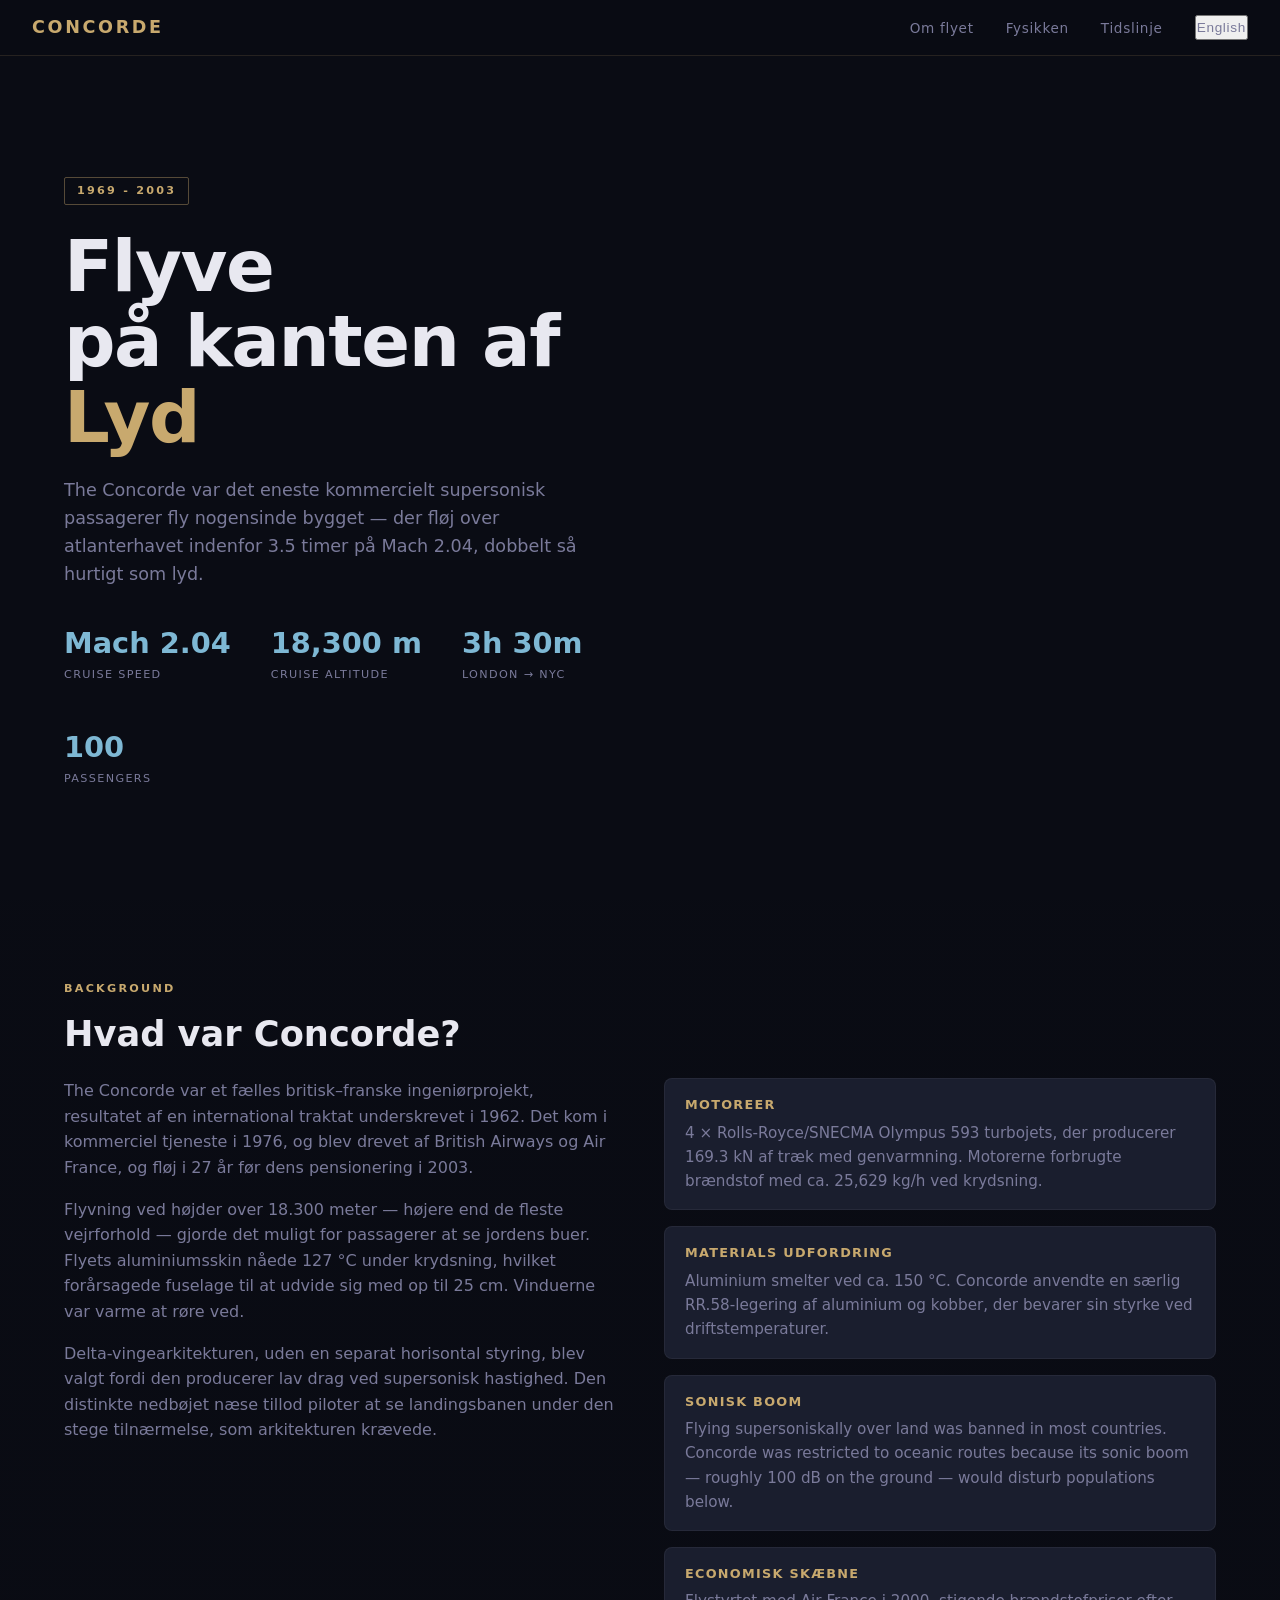
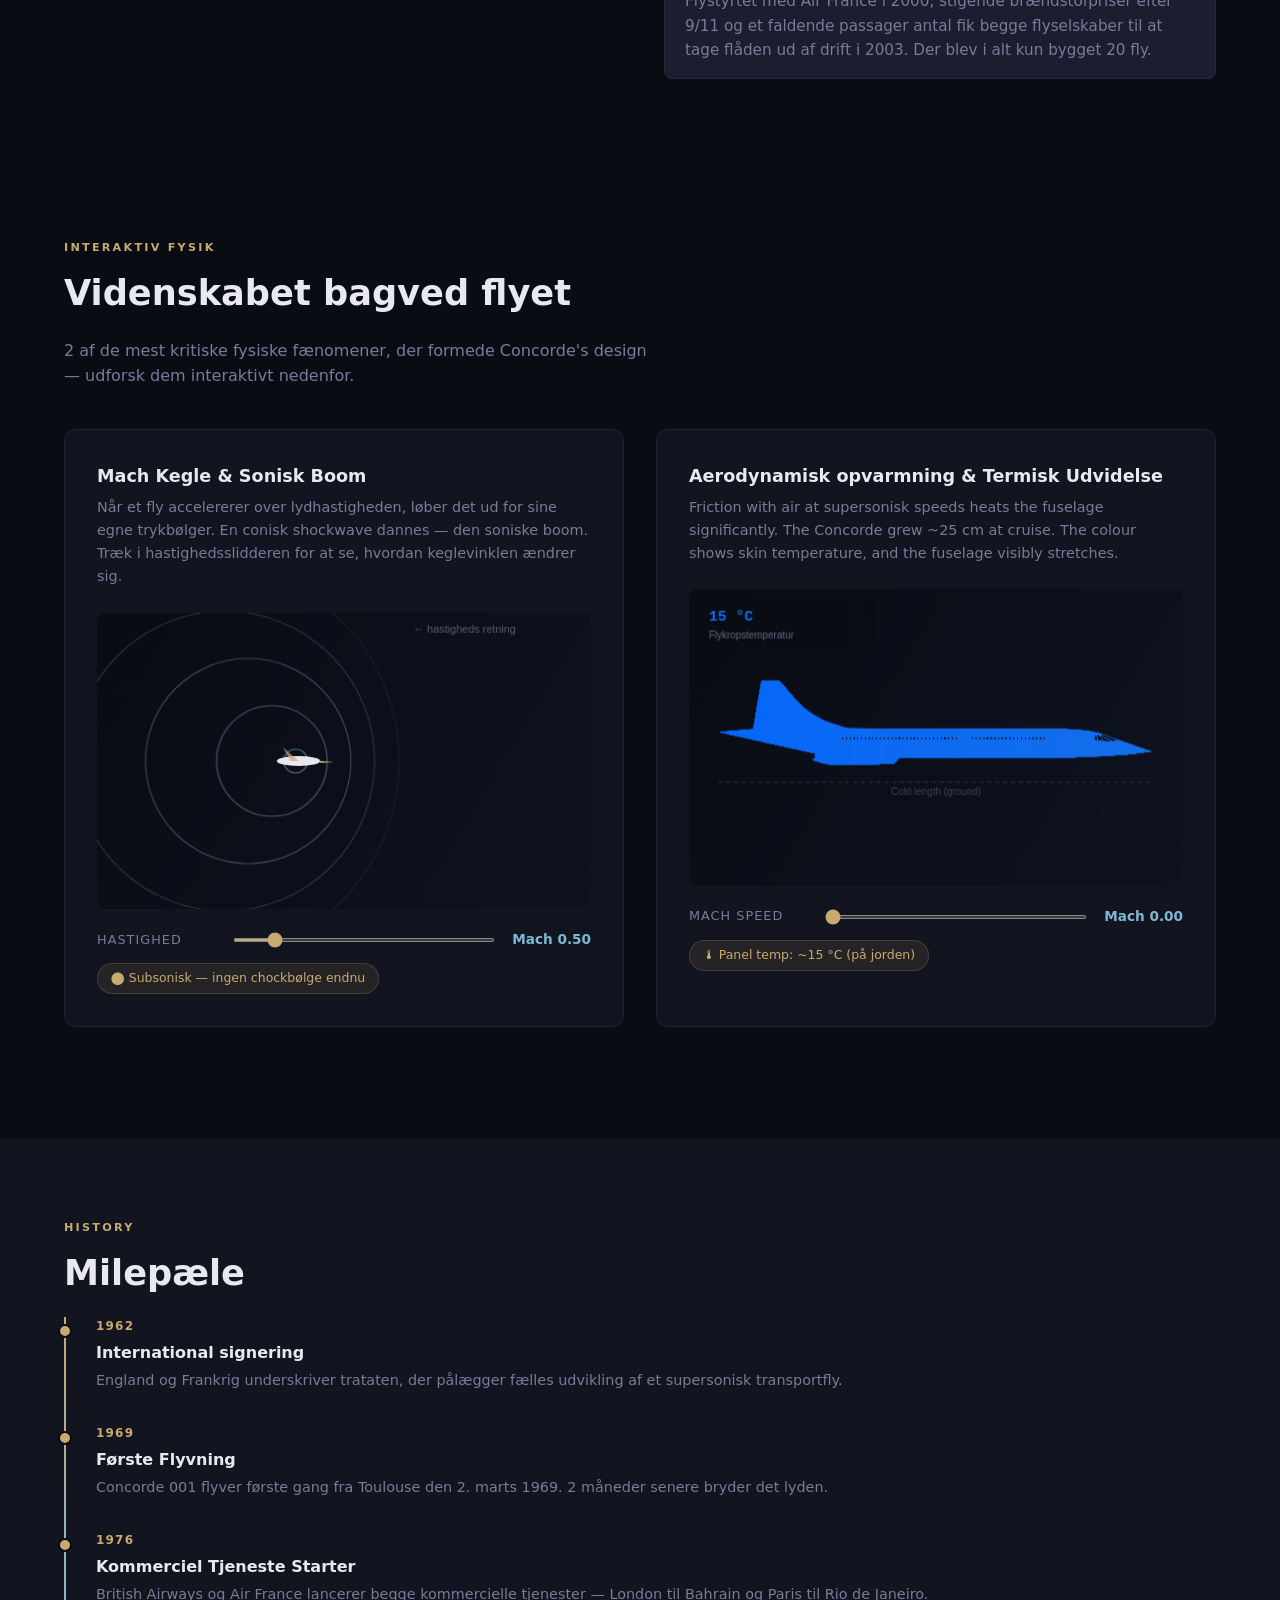
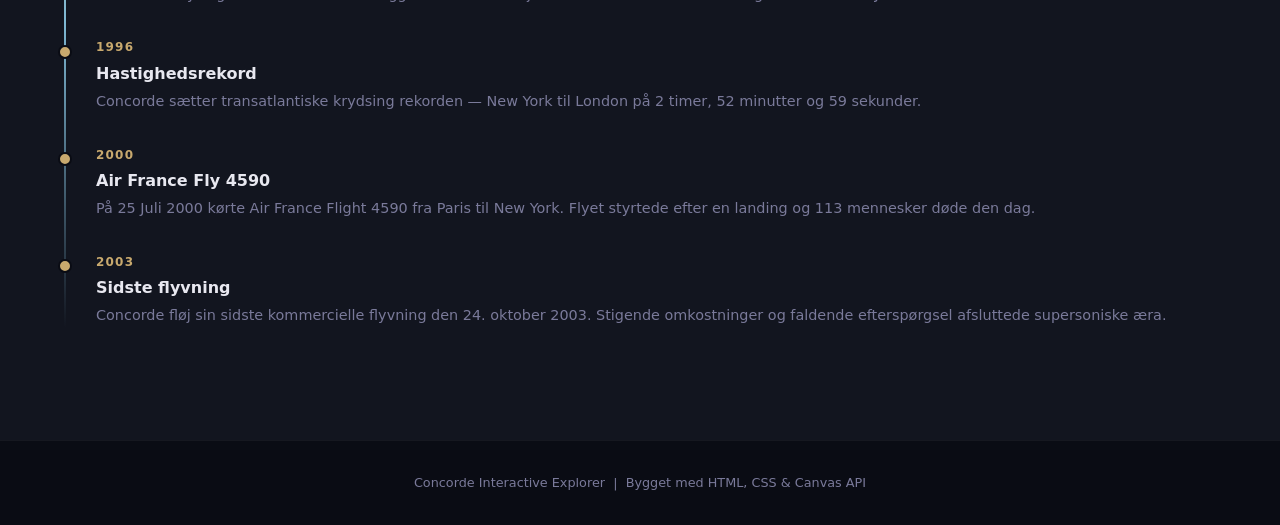
==== index.DA.html @ 7ae4c074 "Translation added / Oversættelse tilføjet" ====
<!DOCTYPE html>
<html lang="en">
<head>
  <meta charset="UTF-8">
  <meta name="viewport" content="width=device-width, initial-scale=1.0">
  <title>Concorde — Supersonisk Explorer</title>
<link rel="stylesheet" href="style.css">
</head>
<body>

<!-- NAV -->
<nav>
  <div class="nav-brand">CONCORDE</div>
  <ul class="nav-links">
    <li><a href="#story">Om flyet</a></li>
    <li><a href="#physics">Fysikken</a></li>
    <li><a href="#timeline">Tidslinje</a></li>
    <button><a href="index.EN.html">English</a></button>
  </ul>
</nav>

<!-- HERO -->
<section class="titleCard" id="home">
  <div class="titleCard-bg"></div>

  <div class="titleCard-content">
    <div class="titleCard-tag">1969 - 2003</div>
    <h1>Flyve <br>på kanten af <span>Lyd</span></h1>
    <p>The Concorde var det eneste kommercielt supersonisk passagerer fly nogensinde bygget — der fløj over atlanterhavet indenfor 3.5 timer på Mach 2.04, dobbelt så hurtigt som lyd.</p>
    <div class="titleCard-stats">
      <div class="stat"><span class="stat-value">Mach 2.04</span><span class="stat-label">Cruise Speed</span></div>
      <div class="stat"><span class="stat-value">18,300 m</span><span class="stat-label">Cruise Altitude</span></div>
      <div class="stat"><span class="stat-value">3h 30m</span><span class="stat-label">London → NYC</span></div>
      <div class="stat"><span class="stat-value">100</span><span class="stat-label">Passengers</span></div>
    </div>
  </div>
</section>

<!-- STORY -->
<section id="story">
  <div class="section-tag">Background</div>
  <h2>Hvad var Concorde?</h2>
  <div class="story-grid">
    <div class="story-text">
      <p>The Concorde var et fælles britisk–franske ingeniørprojekt, resultatet af en international traktat underskrevet i 1962. Det kom i kommerciel tjeneste i 1976, og blev drevet af British Airways og Air France, og fløj i 27 år før dens pensionering i 2003.</p>
      <p>Flyvning ved højder over 18.300 meter — højere end de fleste vejrforhold — gjorde det muligt for passagerer at se jordens buer. Flyets aluminiumsskin nåede 127 °C under krydsning, hvilket forårsagede fuselage til at udvide sig med op til 25 cm. Vinduerne var varme at røre ved.</p>
      <p>Delta-vingearkitekturen, uden en separat horisontal styring, blev valgt fordi den producerer lav drag ved supersonisk hastighed. Den distinkte nedbøjet næse tillod piloter at se landingsbanen under den stege tilnærmelse, som arkitekturen krævede.</p>
    </div>
    <div class="story-facts">
      <div class="fact-card">
        <h4>Motoreer</h4>
        <p>4 × Rolls-Royce/SNECMA Olympus 593 turbojets, der producerer 169.3 kN af træk med genvarmning. Motorerne forbrugte brændstof med ca. 25,629 kg/h ved krydsning.</p>
      </div>
      <div class="fact-card">
        <h4>Materials Udfordring</h4>
        <p>Aluminium smelter ved ca. 150 °C. Concorde anvendte en særlig RR.58-legering af aluminium og kobber, der bevarer sin styrke ved driftstemperaturer.</p>
      </div>
      <div class="fact-card">
        <h4>Sonisk Boom</h4>
        <p>Flying supersoniskally over land was banned in most countries. Concorde was restricted to oceanic routes because its sonic boom — roughly 100 dB on the ground — would disturb populations below.</p>
      </div>
      <div class="fact-card">
        <h4>Economisk skæbne</h4>
        <p>Flystyrtet med Air France i 2000, stigende brændstofpriser efter 9/11 og et faldende passager antal fik begge flyselskaber til at tage flåden ud af drift i 2003. Der blev i alt kun bygget 20 fly.</p>
      </div>
    </div>
  </div>
</section>

<!-- PHYSICS INTERACTIVES -->
<section id="physics">
  <div class="section-tag">interaktiv fysik</div>
  <h2>Videnskabet bagved flyet</h2>
  <p class="section-intro">2 af de mest kritiske fysiske fænomener, der formede Concorde's design — udforsk dem interaktivt nedenfor.</p>

  <div class="physics-grid">
    <!-- 1: Mach Cone -->
    <div class="interactive-card">
      <h3>Mach Kegle &amp; Sonisk Boom</h3>
      <p class="desc">Når et fly accelererer over lydhastigheden, løber det ud for sine egne trykbølger. En conisk shockwave dannes — den soniske boom. Træk i hastighedsslidderen for at se, hvordan keglevinklen ændrer sig.</p>
      <canvas id="machCanvas" width="500" height="300"></canvas>
      <div class="controls">
        <div class="control-row">
          <label>Hastighed</label>
          <input type="range" id="machSlider" min="0.1" max="3.0" step="0.01" value="0.5">
          <span class="readout" id="machReadout">Mach 0.50</span>
        </div>
      </div>
      <div class="info-badge" id="machInfo">⬤ Subsonisk — ingen chockbølge endnu</div>
    </div>

    <!-- 2: Thermal Expansion -->
    <div class="interactive-card">
      <h3>Aerodynamisk opvarmning &amp; Termisk Udvidelse</h3>
      <p class="desc">Friction with air at supersonisk speeds heats the fuselage significantly. The Concorde grew ~25 cm at cruise. The colour shows skin temperature, and the fuselage visibly stretches.</p>
      <canvas id="heatCanvas" width="500" height="300"></canvas>
      <div class="controls">
        <div class="control-row">
          <label>Mach Speed</label>
          <input type="range" id="heatSlider" min="0" max="2.04" step="0.01" value="0">
          <span class="readout" id="heatReadout">Mach 0.00</span>
        </div>
      </div>
      <div class="info-badge" id="heatInfo">🌡 Panel temp: ~15 °C (på jorden)</div>
    </div>
  </div>
</section>

<!-- TIMELINE -->
<section id="timeline">
  <div class="section-tag">History</div>
  <h2>Milepæle</h2>
  <div class="timeline">
    <div class="tl-item">
      <div class="tl-year">1962</div>
      <h4>International signering</h4>
      <p>England og Frankrig underskriver trataten, der pålægger fælles udvikling af et supersonisk transportfly.</p>
    </div>
    <div class="tl-item">
      <div class="tl-year">1969</div>
      <h4>Første Flyvning</h4>
      <p>Concorde 001 flyver første gang fra Toulouse den 2. marts 1969. 2 måneder senere bryder det lyden.</p>
    </div>
    <div class="tl-item">
      <div class="tl-year">1976</div>
      <h4>Kommerciel Tjeneste Starter</h4>
      <p>British Airways og Air France lancerer begge kommercielle tjenester — London til Bahrain og Paris til Rio de Janeiro.</p>
    </div>
    <div class="tl-item">
      <div class="tl-year">1996</div>
      <h4>Hastighedsrekord</h4>
      <p>Concorde sætter transatlantiske krydsing rekorden — New York til London på 2 timer, 52 minutter og 59 sekunder.</p>
    </div>
    <div class="tl-item">
      <div class="tl-year">2000</div>
      <h4>Air France Fly 4590</h4>
      <p>På 25 Juli 2000 kørte Air France Flight 4590 fra Paris til New York. Flyet styrtede efter en landing og 113 mennesker døde den dag.</p>
    </div>
    <div class="tl-item">
      <div class="tl-year">2003</div>
      <h4>Sidste flyvning</h4>
      <p>Concorde fløj sin sidste kommercielle flyvning den 24. oktober 2003. Stigende omkostninger og faldende efterspørgsel afsluttede supersoniske æra.</p>
    </div>
  </div>
</section>

<footer>
  Concorde Interactive Explorer &nbsp;|&nbsp; Bygget med HTML, CSS &amp; Canvas API
</footer>

<script>
// ════════════════════════════════════════════════
//  1. MACH CONE VISUALIZER
// ════════════════════════════════════════════════
(function () {
  const canvas = document.getElementById('machCanvas');
  const ctx    = canvas.getContext('2d');
  const slider = document.getElementById('machSlider');
  const readout= document.getElementById('machReadout');
  const badge  = document.getElementById('machInfo');

  // Retina scaling
  const dpr = window.devicePixelRatio || 1;
  canvas.width  = 500 * dpr; canvas.height = 300 * dpr;
  canvas.style.width = '100%'; canvas.style.height = 'auto';
  ctx.scale(dpr, dpr);
  const W = 500, H = 300;

  let mach = 0.5;
  let time = 0;
  let wavefronts = []; // { x, r, age }
  let planeX = 80;
  const PLANE_SPEED_PX_S = 120; // pixels per second at mach 1 (visual)
  const SOUND_SPEED_PX_S = 120;
  let lastT = null;
  const MAX_WAVES = 30;

  function spawnWave() {
    wavefronts.push({ x: planeX, r: 0 });
  }

  function draw(ts) {
    if (!lastT) lastT = ts;
    const dt = Math.min((ts - lastT) / 1000, 0.05);
    lastT = ts;
    time += dt;

    const planeVPx = mach * PLANE_SPEED_PX_S;
    planeX += planeVPx * dt;
    if (planeX > W + 20) {
      planeX = -20;
      wavefronts = [];
    }

    // Spawn a wavefront every ~0.4 s (visual)
    if (Math.floor(time * 2.5) > Math.floor((time - dt) * 2.5)) {
      if (wavefronts.length < MAX_WAVES) spawnWave();
    }

    // Grow wave radii
    wavefronts.forEach(w => { w.r += SOUND_SPEED_PX_S * dt; });
    // Cull off-screen
    wavefronts = wavefronts.filter(w => w.r < W * 1.5 && w.x - w.r < W);

    // ─ Draw ─
    ctx.clearRect(0, 0, W, H);

    // Background gradient
    const bg = ctx.createLinearGradient(0, 0, W, H);
    bg.addColorStop(0, '#0a0c14');
    bg.addColorStop(1, '#0f1220');
    ctx.fillStyle = bg;
    ctx.fillRect(0, 0, W, H);

    // Wave circles
    wavefronts.forEach(w => {
      const alpha = Math.max(0, 0.6 - w.r / (W * 0.8));
      ctx.beginPath();
      ctx.arc(w.x, H / 2, w.r, 0, Math.PI * 2);
      ctx.strokeStyle = `rgba(126,184,212,${alpha})`;
      ctx.lineWidth = 1.2;
      ctx.stroke();
    });

    // Mach cone lines (only when supersonisk)
    if (mach >= 1.0) {
      const sinMu = 1 / mach;
      const mu = Math.asin(Math.min(1, sinMu));
      const coneLen = W * 0.85;

      ctx.save();
      ctx.translate(planeX, H / 2);
      ctx.beginPath();
      ctx.moveTo(0, 0);
      ctx.lineTo(-coneLen, -Math.tan(mu) * coneLen);
      ctx.moveTo(0, 0);
      ctx.lineTo(-coneLen,  Math.tan(mu) * coneLen);
      ctx.strokeStyle = 'rgba(224,92,92,0.75)';
      ctx.lineWidth = 2;
      ctx.setLineDash([6, 4]);
      ctx.stroke();
      ctx.setLineDash([]);

      // Angle label
      const angleDeg = (mu * 180 / Math.PI).toFixed(1);
      ctx.fillStyle = 'rgba(224,92,92,0.85)';
      ctx.font = '11px monospace';
      ctx.fillText(`μ = ${angleDeg}°`, -coneLen * 0.5, -Math.tan(mu) * coneLen * 0.5 - 6);
      ctx.restore();
    }

    // Plane body
    ctx.save();
    ctx.translate(planeX, H / 2);
    // fuselage
    ctx.fillStyle = '#e8e8f0';
    ctx.beginPath();
    ctx.ellipse(0, 0, 22, 5, 0, 0, Math.PI * 2);
    ctx.fill();
    // nose
    ctx.beginPath();
    ctx.moveTo(22, 0); ctx.lineTo(36, 1); ctx.lineTo(22, 2);
    ctx.fillStyle = '#c8a96e'; ctx.fill();
    // wing
    ctx.beginPath();
    ctx.moveTo(0, 0); ctx.lineTo(-16, -14); ctx.lineTo(-8, 0);
    ctx.fillStyle = 'rgba(200,169,110,0.7)'; ctx.fill();
    ctx.restore();

    // Labels
    ctx.fillStyle = 'rgba(122,122,154,0.7)';
    ctx.font = '11px sans-serif';
    ctx.fillText('← hastigheds retning', W - 180, 20);

    requestAnimationFrame(draw);
  }

  slider.addEventListener('input', () => {
    mach = parseFloat(slider.value);
    readout.textContent = `Mach ${mach.toFixed(2)}`;
    if (mach < 1.0) {
      badge.textContent = '⬤ Subsonisk — ingen chockbølge endnu';
      badge.style.background = 'rgba(126,184,212,0.1)';
      badge.style.borderColor = 'rgba(126,184,212,0.3)';
      badge.style.color = '#7eb8d4';
    } else if (mach < 1.2) {
      badge.textContent = '⬤ Transonic — chockbølge dannes, ustabil luftmodstand';
      badge.style.background = 'rgba(200,169,110,0.1)';
      badge.style.borderColor = 'rgba(200,169,110,0.3)';
      badge.style.color = '#c8a96e';
    } else {
      const mu = (Math.asin(1 / mach) * 180 / Math.PI).toFixed(1);
      badge.textContent = `⬤ Supersonisk — Mach angle μ = ${mu}°, sonisk boom dannes på jorden`;
      badge.style.background = 'rgba(224,92,92,0.1)';
      badge.style.borderColor = 'rgba(224,92,92,0.3)';
      badge.style.color = '#e05c5c';
    }
  });

  requestAnimationFrame(draw);
})();

// ════════════════════════════════════════════════
//  2. THERMAL EXPANSION VISUALIZER
// ════════════════════════════════════════════════
(function () {
  const canvas  = document.getElementById('heatCanvas');
  const ctx     = canvas.getContext('2d');
  const slider  = document.getElementById('heatSlider');
  const readout = document.getElementById('heatReadout');
  const badge   = document.getElementById('heatInfo');

  const dpr = window.devicePixelRatio || 1;
  canvas.width  = 500 * dpr; canvas.height = 300 * dpr;
  canvas.style.width = '100%'; canvas.style.height = 'auto';
  ctx.scale(dpr, dpr);
  const W = 500, H = 300;

  const T_AMB_GROUND = 288.15;

  function skinTemp(mach) {
    const T_base = mach < 0.5 ? T_AMB_GROUND : T_AMB_GROUND - mach * 35;
    return T_base * (1 + 0.2 * 0.9 * mach * mach) - 273.15;
  }

  function expansion_mm(mach) {
    return (mach / 2.04) * (mach / 2.04) * 250;
  }

  function tempColor(t) {
    const pct = Math.max(0, Math.min(1, (t - 10) / 120));
    if (pct < 0.5) {
      const r = Math.round(pct * 2 * 200);
      const g = Math.round(100 + pct * 2 * 100);
      const b = Math.round(255 - pct * 2 * 200);
      return `rgb(${r},${g},${b})`;
    } else {
      const p2 = (pct - 0.5) * 2;
      const r = Math.round(200 + p2 * 55);
      const g = Math.round(200 - p2 * 160);
      const b = Math.round(55 - p2 * 55);
      return `rgb(${r},${g},${b})`;
    }
  }

  let currentMach = 0;
  let animMach = 0;
  let maskCanvas = null;

  // Load silhouette PNG and strip white background to create an alpha mask
  const img = new Image();
  img.src = 'Concorde Silh.png';
  img.onload = () => {
    maskCanvas = document.createElement('canvas');
    maskCanvas.width = img.width;
    maskCanvas.height = img.height;
    const mctx = maskCanvas.getContext('2d');
    mctx.drawImage(img, 0, 0);
    const id = mctx.getImageData(0, 0, img.width, img.height);
    const d = id.data;
    for (let i = 0; i < d.length; i += 4) {
      if (d[i] > 200 && d[i + 1] > 200 && d[i + 2] > 200) d[i + 3] = 0;
    }
    mctx.putImageData(id, 0, 0);
    requestAnimationFrame(draw);
  };

  // Reusable offscreen canvas for gradient+mask compositing
  const tmp = document.createElement('canvas');
  const tctx = tmp.getContext('2d');

  function draw() {
    animMach += (currentMach - animMach) * 0.05;
    const m = animMach;

    ctx.clearRect(0, 0, W, H);
    const bg = ctx.createLinearGradient(0, 0, W, H);
    bg.addColorStop(0, '#0a0c14'); bg.addColorStop(1, '#0f1220');
    ctx.fillStyle = bg; ctx.fillRect(0, 0, W, H);

    if (!maskCanvas) { requestAnimationFrame(draw); return; }

    const temp = skinTemp(m);
    const expMm = expansion_mm(m);
    const expPx = (expMm / 250) * 30;

    // Plane layout — silhouette is nose-right, tail-left
    const BASE_W = 440;
    const aspect = maskCanvas.height / maskCanvas.width;
    const imgW = BASE_W + expPx;
    const imgH = BASE_W * aspect;
    const imgX = (W - BASE_W) / 2 - expPx / 2;
    const imgY = H / 2 - imgH / 2 - 15;

    // Cold reference line
    const coldMid = W / 2;
    const lineY = imgY + imgH + 14;
    ctx.setLineDash([4, 4]);
    ctx.strokeStyle = 'rgba(122,122,154,0.3)';
    ctx.lineWidth = 1;
    ctx.beginPath();
    ctx.moveTo(coldMid - BASE_W / 2, lineY);
    ctx.lineTo(coldMid + BASE_W / 2, lineY);
    ctx.stroke();
    ctx.setLineDash([]);
    ctx.fillStyle = 'rgba(122,122,154,0.45)';
    ctx.font = '10px sans-serif';
    ctx.textAlign = 'center';
    ctx.fillText('Cold length (ground)', coldMid, lineY + 13);
    ctx.textAlign = 'left';

    // Hot length expansion bracket
    if (expPx > 1) {
      const bracketY = lineY - 6;
      ctx.strokeStyle = 'rgba(200,169,110,0.6)';
      ctx.lineWidth = 1.5;
      ctx.beginPath();
      ctx.moveTo(imgX, bracketY);
      ctx.lineTo(imgX + imgW, bracketY);
      ctx.stroke();
      [[imgX, 1], [imgX + imgW, -1]].forEach(([x, dir]) => {
        ctx.beginPath();
        ctx.moveTo(x, bracketY);
        ctx.lineTo(x + dir * 6, bracketY - 4);
        ctx.lineTo(x + dir * 6, bracketY + 4);
        ctx.fillStyle = 'rgba(200,169,110,0.6)';
        ctx.fill();
      });
      ctx.fillStyle = 'rgba(200,169,110,0.9)';
      ctx.font = 'bold 10px sans-serif';
      ctx.textAlign = 'center';
      ctx.fillText(`+${expMm.toFixed(0)} mm`, coldMid, bracketY - 3);
      ctx.textAlign = 'left';
    }

    // Draw heat-coloured plane: gradient → masked by silhouette
    tmp.width  = Math.ceil(imgW);
    tmp.height = Math.ceil(imgH);
    const grad = tctx.createLinearGradient(0, 0, imgW, 0);
    grad.addColorStop(0,   tempColor(temp * 0.78));  // tail
    grad.addColorStop(0.5, tempColor(temp * 0.95));  // mid-fuselage
    grad.addColorStop(1,   tempColor(temp * 1.08));  // nose leading edge (hottest)
    tctx.fillStyle = grad;
    tctx.fillRect(0, 0, imgW, imgH);
    tctx.globalCompositeOperation = 'destination-in';
    tctx.drawImage(maskCanvas, 0, 0, imgW, imgH);
    tctx.globalCompositeOperation = 'source-over';
    ctx.drawImage(tmp, imgX, imgY);

    // Engine exhaust glow (engines sit under left/rear of silhouette)
    if (m > 0.2) {
      const glowX = imgX + imgW * 0.09;
      const glowY = imgY + imgH * 0.74;
      const glow = ctx.createRadialGradient(glowX, glowY, 0, glowX, glowY, 30);
      glow.addColorStop(0, `rgba(255,${Math.round(180 - m * 80)},30,${Math.min(0.9, m * 0.7)})`);
      glow.addColorStop(1, 'rgba(0,0,0,0)');
      ctx.beginPath();
      ctx.ellipse(glowX - 12, glowY, 30, 11, 0, 0, Math.PI * 2);
      ctx.fillStyle = glow;
      ctx.fill();
    }

    // Temperature badge
    ctx.fillStyle = 'rgba(10,12,20,0.75)';
    ctx.beginPath();
    ctx.roundRect(10, 10, 178, 52, 6);
    ctx.fill();
    ctx.fillStyle = tempColor(temp);
    ctx.font = 'bold 15px monospace';
    ctx.fillText(`${temp.toFixed(0)} °C`, 20, 32);
    ctx.fillStyle = 'rgba(122,122,154,0.8)';
    ctx.font = '10px sans-serif';
    ctx.fillText('Flykropstemperatur', 20, 50);

    requestAnimationFrame(draw);
  }

  slider.addEventListener('input', () => {
    currentMach = parseFloat(slider.value);
    readout.textContent = `Mach ${currentMach.toFixed(2)}`;
    const temp = skinTemp(currentMach);
    const exp  = expansion_mm(currentMach);
    badge.textContent = `🌡 Skin temp: ~${temp.toFixed(0)} °C  |  Expansion: +${exp.toFixed(0)} mm`;
  });
})();
</script>

</body>
</html>
---- style.css ----
/* 
   Base colors for everything, defined as CSS variables for easy theming and consistency across the site.
   Some things will vary but mostly this is the way elements should look.

   /
   Base farver til alt defineret som CSS-variabler for nem theming og konsistens på tværs af sitet.
   Nogle ting vil variere, men for det meste er det sådan elementer skal se ud.

   */
   :root {
      --bg: #0a0c14;
      --surface: #12151f;
      --surface2: #1a1e2e;
      --accent: #c8a96e;
      --accent2: #7eb8d4;
      --text: #e8e8f0;
      --muted: #7a7a9a;
      --danger: #e05c5c;
    }

    * { box-sizing: border-box; margin: 0; padding: 0; }

    body {
      background: var(--bg);
      color: var(--text);
      font-family: 'Segoe UI', system-ui, sans-serif;
      line-height: 1.6;
    }

    /* ── NAV ── */
    nav {
      position: fixed; top: 0; left: 0; right: 0; z-index: 100;
      background: rgba(10,12,20,0.92);
      backdrop-filter: blur(10px);
      border-bottom: 1px solid rgba(200,169,110,0.15);
      display: flex; align-items: center; justify-content: space-between;
      padding: 0 2rem; height: 56px;
    }
    .nav-brand { font-size: 1.1rem; font-weight: 700; letter-spacing: 0.15em; color: var(--accent); }
    .nav-links { display: flex; gap: 2rem; list-style: none; }
    .nav-links a { color: var(--muted); text-decoration: none; font-size: 0.85rem; letter-spacing: 0.05em; transition: color 0.2s; }
    .nav-links a:hover { color: var(--accent); }

    /* ── titleCard ── */
    .titleCard {
      min-height: 100vh;
      display: flex; flex-direction: column; justify-content: center; align-items: flex-start;
      padding: 8rem 4rem 4rem;
      position: relative; overflow: hidden;
    }
    .titleCard-bg {
      position: absolute; inset: 0; z-index: 0;
      background:
        linear-gradient(to right, rgba(10,12,20,0.92) 35%, rgba(10,12,20,0.4) 100%),
        url('https://upload.wikimedia.org/wikipedia/commons/e/eb/British_Airways_Concorde_G-BOAC_03.jpg') center/cover no-repeat;
    }
    .titleCard-content { position: relative; z-index: 1; max-width: 640px; }
    .titleCard-tag {
      display: inline-block; font-size: 0.7rem; letter-spacing: 0.2em; font-weight: 600;
      color: var(--accent); border: 1px solid rgba(200,169,110,0.4);
      padding: 0.25rem 0.75rem; border-radius: 2px; margin-bottom: 1.5rem;
      text-transform: uppercase;
    }
    .titleCard h1 {
      font-size: clamp(2.5rem, 6vw, 4.5rem);
      font-weight: 800; letter-spacing: -0.02em; line-height: 1.05;
      margin-bottom: 1.25rem;
    }
    .titleCard h1 span { color: var(--accent); }
    .titleCard p { font-size: 1.1rem; color: var(--muted); max-width: 520px; margin-bottom: 2rem; }
    .titleCard-stats {
      display: flex; gap: 2.5rem; flex-wrap: wrap;
    }
    .stat { display: flex; flex-direction: column; }
    .stat-value { font-size: 1.8rem; font-weight: 700; color: var(--accent2); }
    .stat-label { font-size: 0.7rem; letter-spacing: 0.12em; color: var(--muted); text-transform: uppercase; }

    /* ── PLANE SVG decoration ── */
    .titleCard-plane {
      position: absolute; right: -2%; top: 50%; transform: translateY(-50%);
      width: 52%; opacity: 0.12; z-index: 0;
      pointer-events: none;
    }

    /* ── SECTION SHARED ── */
    section { padding: 5rem 4rem; }
    .section-tag {
      font-size: 0.7rem; letter-spacing: 0.2em; font-weight: 600;
      color: var(--accent); text-transform: uppercase; margin-bottom: 0.5rem;
    }
    h2 { font-size: clamp(1.6rem, 3vw, 2.2rem); font-weight: 700; margin-bottom: 1rem; }
    .section-intro { color: var(--muted); max-width: 600px; margin-bottom: 2.5rem; }

    /* ── STORY ── */
    #story {
      background:
        linear-gradient(rgba(10,12,20,0.88), rgba(10,12,20,0.88)),
        url('https://aerospaceglobalnews.com/wp-content/uploads/2026/02/Concorde_engine_nacelle_detail_Musee_de_lAir_et_de_lEspace_Le_Bourget_France._12599326095-1024x742.jpg') center/cover no-repeat fixed;
    }
    .story-grid { display: grid; grid-template-columns: 1fr 1fr; gap: 3rem; align-items: start; }
    .story-text p { color: var(--muted); margin-bottom: 1rem; }
    .story-facts { display: flex; flex-direction: column; gap: 1rem; }
    .fact-card {
      background: var(--surface2); border: 1px solid rgba(255,255,255,0.05);
      border-radius: 8px; padding: 1rem 1.25rem;
    }
    .fact-card h4 { font-size: 0.8rem; letter-spacing: 0.1em; text-transform: uppercase; color: var(--accent); margin-bottom: 0.3rem; }
    .fact-card p { font-size: 0.95rem; color: var(--muted); }

    /* ── INTERACTIVE SHARED ── */
    .interactive-card {
      background: var(--surface); border: 1px solid rgba(255,255,255,0.06);
      border-radius: 12px; padding: 2rem; margin-bottom: 2rem;
    }
    .interactive-card h3 { font-size: 1.1rem; font-weight: 700; margin-bottom: 0.4rem; }
    .interactive-card .desc { color: var(--muted); font-size: 0.9rem; margin-bottom: 1.5rem; }

    canvas { display: block; border-radius: 8px; }

    .controls { display: flex; flex-direction: column; gap: 1rem; margin-top: 1.25rem; }
    .control-row { display: flex; align-items: center; gap: 1rem; flex-wrap: wrap; }
    .control-row label { font-size: 0.8rem; letter-spacing: 0.08em; color: var(--muted); min-width: 120px; text-transform: uppercase; }
    input[type=range] {
      flex: 1; min-width: 160px; accent-color: var(--accent);
      cursor: pointer; height: 4px;
    }
    .readout {
      font-size: 0.85rem; font-weight: 700; color: var(--accent2);
      min-width: 80px; text-align: right;
    }
    .info-badge {
      display: inline-flex; align-items: center; gap: 0.4rem;
      background: rgba(200,169,110,0.1); border: 1px solid rgba(200,169,110,0.2);
      border-radius: 20px; padding: 0.3rem 0.8rem; font-size: 0.78rem; color: var(--accent);
      margin-top: 0.75rem;
    }

    /* ── PHYSICS SECTIONS ── */
    #physics { background: var(--bg); }

    .physics-grid { display: grid; grid-template-columns: 1fr 1fr; gap: 2rem; }
    @media (max-width: 900px) {
      .physics-grid { grid-template-columns: 1fr; }
      .story-grid { grid-template-columns: 1fr; }
      section { padding: 3rem 1.5rem; }
      .titleCard { padding: 7rem 1.5rem 3rem; }
    }

    /* ── TIMELINE ── */
    #timeline { background: var(--surface); }
    .timeline { position: relative; padding-left: 2rem; }
    .timeline::before {
      content: ''; position: absolute; left: 0; top: 0; bottom: 0;
      width: 2px; background: linear-gradient(to bottom, var(--accent), var(--accent2), transparent);
    }
    .tl-item { position: relative; margin-bottom: 2rem; }
    .tl-item::before {
      content: ''; position: absolute; left: -2.4rem; top: 0.4rem;
      width: 10px; height: 10px; border-radius: 50%;
      background: var(--accent); border: 2px solid var(--bg);
    }
    .tl-year { font-size: 0.75rem; font-weight: 700; color: var(--accent); letter-spacing: 0.1em; margin-bottom: 0.2rem; }
    .tl-item h4 { font-weight: 600; margin-bottom: 0.25rem; }
    .tl-item p { color: var(--muted); font-size: 0.9rem; }

    /* ── FOOTER ── */
    footer {
      background: var(--bg); border-top: 1px solid rgba(255,255,255,0.05);
      text-align: center; padding: 2rem; color: var(--muted); font-size: 0.8rem;
    }
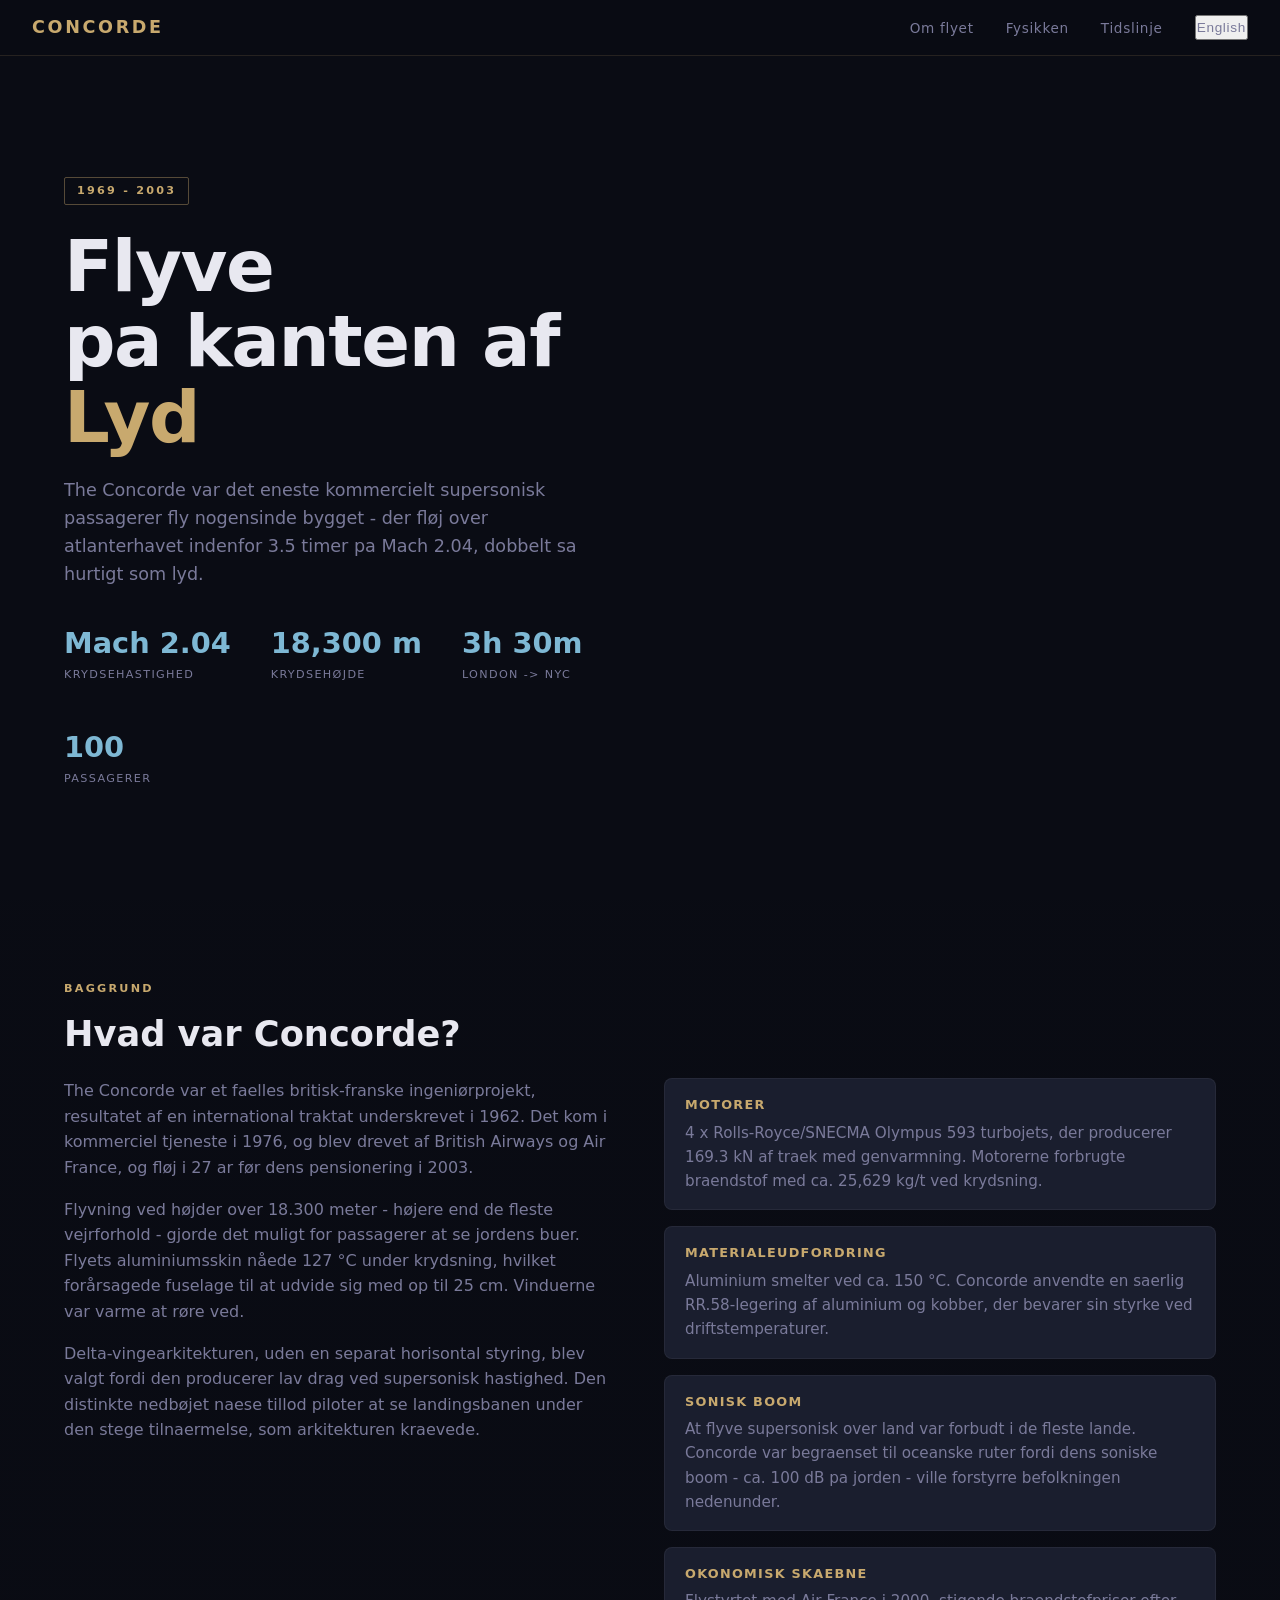
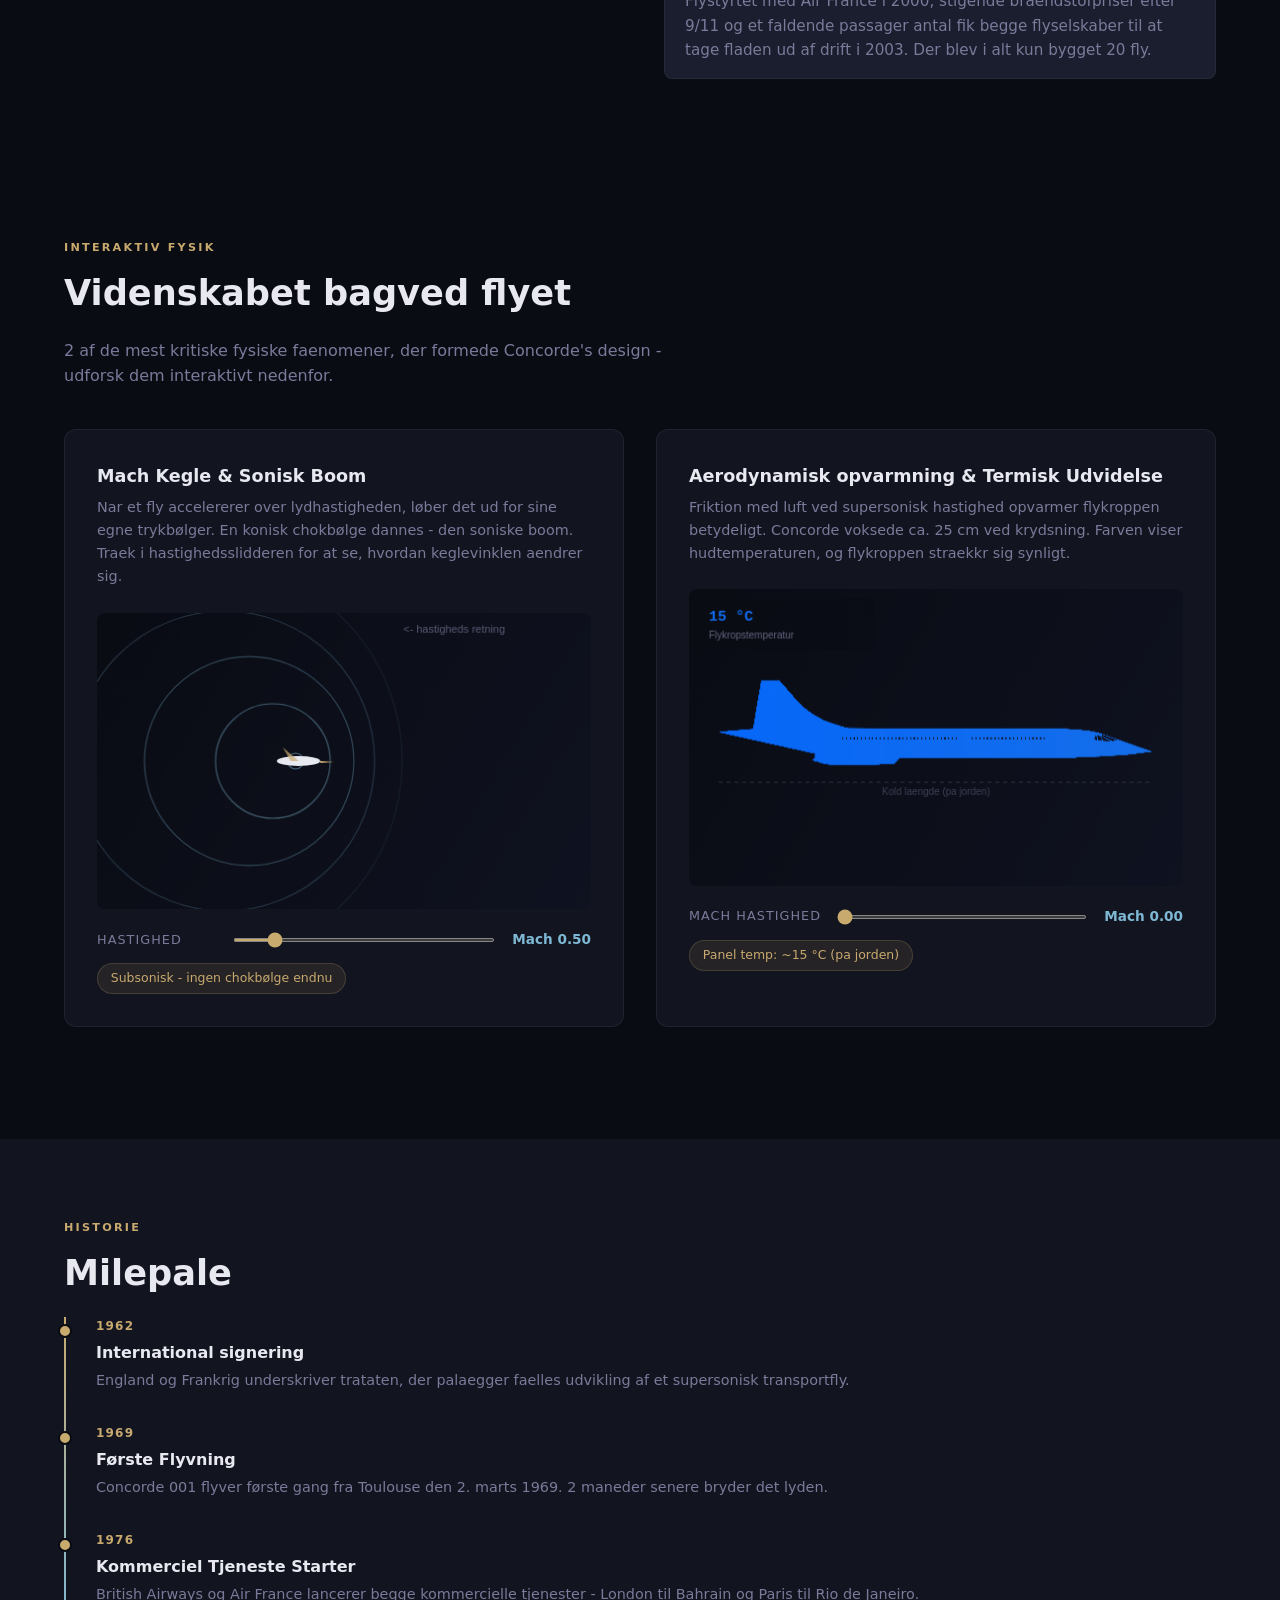
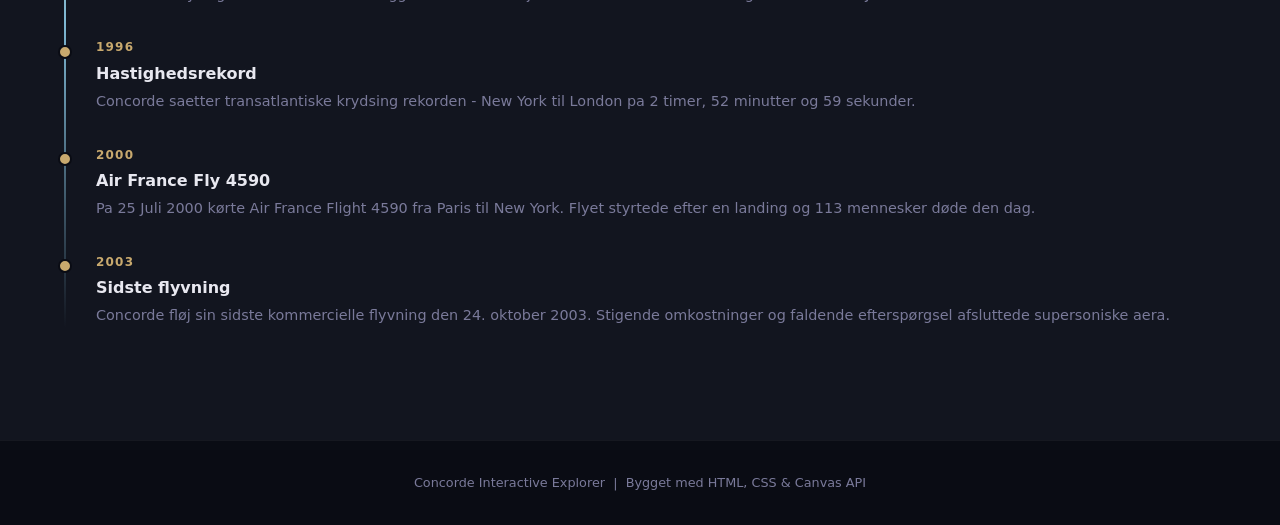
==== commit e6ed10ad: "Rework html files are fully pure, and contain no inline scripting of any kind. Functions have been e" ====
--- a/index.DA.html
+++ b/index.DA.html
@@ -1,10 +1,10 @@
 <!DOCTYPE html>
-<html lang="en">
+<html lang="da">
 <head>
   <meta charset="UTF-8">
   <meta name="viewport" content="width=device-width, initial-scale=1.0">
-  <title>Concorde — Supersonisk Explorer</title>
-<link rel="stylesheet" href="style.css">
+  <title>Concorde - Supersonisk Explorer</title>
+  <link rel="stylesheet" href="style.css">
 </head>
 <body>
 
@@ -25,43 +25,45 @@
 
   <div class="titleCard-content">
     <div class="titleCard-tag">1969 - 2003</div>
-    <h1>Flyve <br>på kanten af <span>Lyd</span></h1>
-    <p>The Concorde var det eneste kommercielt supersonisk passagerer fly nogensinde bygget — der fløj over atlanterhavet indenfor 3.5 timer på Mach 2.04, dobbelt så hurtigt som lyd.</p>
+    <h1>Flyve <br>pa kanten af <span>Lyd</span></h1>
+    <p>The Concorde var det eneste kommercielt supersonisk passagerer fly nogensinde bygget - der fløj over atlanterhavet indenfor 3.5 timer pa Mach 2.04, dobbelt sa hurtigt som lyd.</p>
     <div class="titleCard-stats">
-      <div class="stat"><span class="stat-value">Mach 2.04</span><span class="stat-label">Cruise Speed</span></div>
-      <div class="stat"><span class="stat-value">18,300 m</span><span class="stat-label">Cruise Altitude</span></div>
-      <div class="stat"><span class="stat-value">3h 30m</span><span class="stat-label">London → NYC</span></div>
-      <div class="stat"><span class="stat-value">100</span><span class="stat-label">Passengers</span></div>
+      <div class="stat"><span class="stat-value">Mach 2.04</span><span class="stat-label">Krydsehastighed</span></div>
+      <div class="stat"><span class="stat-value">18,300 m</span><span class="stat-label">Krydsehøjde</span></div>
+      <div class="stat"><span class="stat-value">3h 30m</span><span class="stat-label">London -> NYC</span></div>
+      <div class="stat"><span class="stat-value">100</span><span class="stat-label">Passagerer</span></div>
     </div>
   </div>
 </section>
 
-<!-- STORY -->
+<!-- 
+This section just contains all the context and information about the Concorde
+-->
 <section id="story">
-  <div class="section-tag">Background</div>
+  <div class="section-tag">Baggrund</div>
   <h2>Hvad var Concorde?</h2>
   <div class="story-grid">
     <div class="story-text">
-      <p>The Concorde var et fælles britisk–franske ingeniørprojekt, resultatet af en international traktat underskrevet i 1962. Det kom i kommerciel tjeneste i 1976, og blev drevet af British Airways og Air France, og fløj i 27 år før dens pensionering i 2003.</p>
-      <p>Flyvning ved højder over 18.300 meter — højere end de fleste vejrforhold — gjorde det muligt for passagerer at se jordens buer. Flyets aluminiumsskin nåede 127 °C under krydsning, hvilket forårsagede fuselage til at udvide sig med op til 25 cm. Vinduerne var varme at røre ved.</p>
-      <p>Delta-vingearkitekturen, uden en separat horisontal styring, blev valgt fordi den producerer lav drag ved supersonisk hastighed. Den distinkte nedbøjet næse tillod piloter at se landingsbanen under den stege tilnærmelse, som arkitekturen krævede.</p>
+      <p>The Concorde var et faelles britisk-franske ingeniørprojekt, resultatet af en international traktat underskrevet i 1962. Det kom i kommerciel tjeneste i 1976, og blev drevet af British Airways og Air France, og fløj i 27 ar før dens pensionering i 2003.</p>
+      <p>Flyvning ved højder over 18.300 meter - højere end de fleste vejrforhold - gjorde det muligt for passagerer at se jordens buer. Flyets aluminiumsskin nåede 127 °C under krydsning, hvilket forårsagede fuselage til at udvide sig med op til 25 cm. Vinduerne var varme at røre ved.</p>
+      <p>Delta-vingearkitekturen, uden en separat horisontal styring, blev valgt fordi den producerer lav drag ved supersonisk hastighed. Den distinkte nedbøjet naese tillod piloter at se landingsbanen under den stege tilnaermelse, som arkitekturen kraevede.</p>
     </div>
     <div class="story-facts">
       <div class="fact-card">
-        <h4>Motoreer</h4>
-        <p>4 × Rolls-Royce/SNECMA Olympus 593 turbojets, der producerer 169.3 kN af træk med genvarmning. Motorerne forbrugte brændstof med ca. 25,629 kg/h ved krydsning.</p>
+        <h4>Motorer</h4>
+        <p>4 x Rolls-Royce/SNECMA Olympus 593 turbojets, der producerer 169.3 kN af traek med genvarmning. Motorerne forbrugte braendstof med ca. 25,629 kg/t ved krydsning.</p>
       </div>
       <div class="fact-card">
-        <h4>Materials Udfordring</h4>
-        <p>Aluminium smelter ved ca. 150 °C. Concorde anvendte en særlig RR.58-legering af aluminium og kobber, der bevarer sin styrke ved driftstemperaturer.</p>
+        <h4>Materialeudfordring</h4>
+        <p>Aluminium smelter ved ca. 150 °C. Concorde anvendte en saerlig RR.58-legering af aluminium og kobber, der bevarer sin styrke ved driftstemperaturer.</p>
       </div>
       <div class="fact-card">
         <h4>Sonisk Boom</h4>
-        <p>Flying supersoniskally over land was banned in most countries. Concorde was restricted to oceanic routes because its sonic boom — roughly 100 dB on the ground — would disturb populations below.</p>
+        <p>At flyve supersonisk over land var forbudt i de fleste lande. Concorde var begraenset til oceanske ruter fordi dens soniske boom - ca. 100 dB pa jorden - ville forstyrre befolkningen nedenunder.</p>
       </div>
       <div class="fact-card">
-        <h4>Economisk skæbne</h4>
-        <p>Flystyrtet med Air France i 2000, stigende brændstofpriser efter 9/11 og et faldende passager antal fik begge flyselskaber til at tage flåden ud af drift i 2003. Der blev i alt kun bygget 20 fly.</p>
+        <h4>Okonomisk skaebne</h4>
+        <p>Flystyrtet med Air France i 2000, stigende braendstofpriser efter 9/11 og et faldende passager antal fik begge flyselskaber til at tage fladen ud af drift i 2003. Der blev i alt kun bygget 20 fly.</p>
       </div>
     </div>
   </div>
@@ -69,16 +71,21 @@
 
 <!-- PHYSICS INTERACTIVES -->
 <section id="physics">
-  <div class="section-tag">interaktiv fysik</div>
+  <div class="section-tag">Interaktiv fysik</div>
   <h2>Videnskabet bagved flyet</h2>
-  <p class="section-intro">2 af de mest kritiske fysiske fænomener, der formede Concorde's design — udforsk dem interaktivt nedenfor.</p>
+  <p class="section-intro">2 af de mest kritiske fysiske faenomener, der formede Concorde's design - udforsk dem interaktivt nedenfor.</p>
 
   <div class="physics-grid">
     <!-- 1: Mach Cone -->
     <div class="interactive-card">
       <h3>Mach Kegle &amp; Sonisk Boom</h3>
-      <p class="desc">Når et fly accelererer over lydhastigheden, løber det ud for sine egne trykbølger. En conisk shockwave dannes — den soniske boom. Træk i hastighedsslidderen for at se, hvordan keglevinklen ændrer sig.</p>
-      <canvas id="machCanvas" width="500" height="300"></canvas>
+      <p class="desc">Nar et fly accelererer over lydhastigheden, løber det ud for sine egne trykbølger. En konisk chokbølge dannes - den soniske boom. Traek i hastighedsslidderen for at se, hvordan keglevinklen aendrer sig.</p>
+      <canvas id="machCanvas" width="500" height="300"
+        data-travel-label="hastigheds retning"
+        data-subsonic-text="Subsonisk - ingen chokbølge endnu"
+        data-transonic-text="Transsonisk - chokbølge dannes, ustabil luftmodstand"
+        data-supersonic-text="Supersonisk - Mach vinkel u = {mu} grader, sonisk boom pa jorden"
+      ></canvas>
       <div class="controls">
         <div class="control-row">
           <label>Hastighed</label>
@@ -86,60 +93,65 @@
           <span class="readout" id="machReadout">Mach 0.50</span>
         </div>
       </div>
-      <div class="info-badge" id="machInfo">⬤ Subsonisk — ingen chockbølge endnu</div>
+      <div class="info-badge" id="machInfo">Subsonisk - ingen chokbølge endnu</div>
     </div>
 
     <!-- 2: Thermal Expansion -->
     <div class="interactive-card">
       <h3>Aerodynamisk opvarmning &amp; Termisk Udvidelse</h3>
-      <p class="desc">Friction with air at supersonisk speeds heats the fuselage significantly. The Concorde grew ~25 cm at cruise. The colour shows skin temperature, and the fuselage visibly stretches.</p>
-      <canvas id="heatCanvas" width="500" height="300"></canvas>
+      <p class="desc">Friktion med luft ved supersonisk hastighed opvarmer flykroppen betydeligt. Concorde voksede ca. 25 cm ved krydsning. Farven viser hudtemperaturen, og flykroppen straekkr sig synligt.</p>
+      <canvas id="heatCanvas" width="500" height="300"
+        data-cold-label="Kold laengde (pa jorden)"
+        data-temp-label="Flykropstemperatur"
+        data-badge-prefix="Panel temp"
+        data-exp-label="Udvidelse"
+      ></canvas>
       <div class="controls">
         <div class="control-row">
-          <label>Mach Speed</label>
+          <label>Mach hastighed</label>
           <input type="range" id="heatSlider" min="0" max="2.04" step="0.01" value="0">
           <span class="readout" id="heatReadout">Mach 0.00</span>
         </div>
       </div>
-      <div class="info-badge" id="heatInfo">🌡 Panel temp: ~15 °C (på jorden)</div>
+      <div class="info-badge" id="heatInfo">Panel temp: ~15 °C (pa jorden)</div>
     </div>
   </div>
 </section>
 
 <!-- TIMELINE -->
 <section id="timeline">
-  <div class="section-tag">History</div>
-  <h2>Milepæle</h2>
+  <div class="section-tag">Historie</div>
+  <h2>Milepale</h2>
   <div class="timeline">
     <div class="tl-item">
       <div class="tl-year">1962</div>
       <h4>International signering</h4>
-      <p>England og Frankrig underskriver trataten, der pålægger fælles udvikling af et supersonisk transportfly.</p>
+      <p>England og Frankrig underskriver trataten, der palaegger faelles udvikling af et supersonisk transportfly.</p>
     </div>
     <div class="tl-item">
       <div class="tl-year">1969</div>
       <h4>Første Flyvning</h4>
-      <p>Concorde 001 flyver første gang fra Toulouse den 2. marts 1969. 2 måneder senere bryder det lyden.</p>
+      <p>Concorde 001 flyver første gang fra Toulouse den 2. marts 1969. 2 maneder senere bryder det lyden.</p>
     </div>
     <div class="tl-item">
       <div class="tl-year">1976</div>
       <h4>Kommerciel Tjeneste Starter</h4>
-      <p>British Airways og Air France lancerer begge kommercielle tjenester — London til Bahrain og Paris til Rio de Janeiro.</p>
+      <p>British Airways og Air France lancerer begge kommercielle tjenester - London til Bahrain og Paris til Rio de Janeiro.</p>
     </div>
     <div class="tl-item">
       <div class="tl-year">1996</div>
       <h4>Hastighedsrekord</h4>
-      <p>Concorde sætter transatlantiske krydsing rekorden — New York til London på 2 timer, 52 minutter og 59 sekunder.</p>
+      <p>Concorde saetter transatlantiske krydsing rekorden - New York til London pa 2 timer, 52 minutter og 59 sekunder.</p>
     </div>
     <div class="tl-item">
       <div class="tl-year">2000</div>
       <h4>Air France Fly 4590</h4>
-      <p>På 25 Juli 2000 kørte Air France Flight 4590 fra Paris til New York. Flyet styrtede efter en landing og 113 mennesker døde den dag.</p>
+      <p>Pa 25 Juli 2000 kørte Air France Flight 4590 fra Paris til New York. Flyet styrtede efter en landing og 113 mennesker døde den dag.</p>
     </div>
     <div class="tl-item">
       <div class="tl-year">2003</div>
       <h4>Sidste flyvning</h4>
-      <p>Concorde fløj sin sidste kommercielle flyvning den 24. oktober 2003. Stigende omkostninger og faldende efterspørgsel afsluttede supersoniske æra.</p>
+      <p>Concorde fløj sin sidste kommercielle flyvning den 24. oktober 2003. Stigende omkostninger og faldende efterspørgsel afsluttede supersoniske aera.</p>
     </div>
   </div>
 </section>
@@ -148,342 +160,8 @@
   Concorde Interactive Explorer &nbsp;|&nbsp; Bygget med HTML, CSS &amp; Canvas API
 </footer>
 
-<script>
-// ════════════════════════════════════════════════
-//  1. MACH CONE VISUALIZER
-// ════════════════════════════════════════════════
-(function () {
-  const canvas = document.getElementById('machCanvas');
-  const ctx    = canvas.getContext('2d');
-  const slider = document.getElementById('machSlider');
-  const readout= document.getElementById('machReadout');
-  const badge  = document.getElementById('machInfo');
-
-  // Retina scaling
-  const dpr = window.devicePixelRatio || 1;
-  canvas.width  = 500 * dpr; canvas.height = 300 * dpr;
-  canvas.style.width = '100%'; canvas.style.height = 'auto';
-  ctx.scale(dpr, dpr);
-  const W = 500, H = 300;
-
-  let mach = 0.5;
-  let time = 0;
-  let wavefronts = []; // { x, r, age }
-  let planeX = 80;
-  const PLANE_SPEED_PX_S = 120; // pixels per second at mach 1 (visual)
-  const SOUND_SPEED_PX_S = 120;
-  let lastT = null;
-  const MAX_WAVES = 30;
-
-  function spawnWave() {
-    wavefronts.push({ x: planeX, r: 0 });
-  }
-
-  function draw(ts) {
-    if (!lastT) lastT = ts;
-    const dt = Math.min((ts - lastT) / 1000, 0.05);
-    lastT = ts;
-    time += dt;
-
-    const planeVPx = mach * PLANE_SPEED_PX_S;
-    planeX += planeVPx * dt;
-    if (planeX > W + 20) {
-      planeX = -20;
-      wavefronts = [];
-    }
-
-    // Spawn a wavefront every ~0.4 s (visual)
-    if (Math.floor(time * 2.5) > Math.floor((time - dt) * 2.5)) {
-      if (wavefronts.length < MAX_WAVES) spawnWave();
-    }
-
-    // Grow wave radii
-    wavefronts.forEach(w => { w.r += SOUND_SPEED_PX_S * dt; });
-    // Cull off-screen
-    wavefronts = wavefronts.filter(w => w.r < W * 1.5 && w.x - w.r < W);
-
-    // ─ Draw ─
-    ctx.clearRect(0, 0, W, H);
-
-    // Background gradient
-    const bg = ctx.createLinearGradient(0, 0, W, H);
-    bg.addColorStop(0, '#0a0c14');
-    bg.addColorStop(1, '#0f1220');
-    ctx.fillStyle = bg;
-    ctx.fillRect(0, 0, W, H);
-
-    // Wave circles
-    wavefronts.forEach(w => {
-      const alpha = Math.max(0, 0.6 - w.r / (W * 0.8));
-      ctx.beginPath();
-      ctx.arc(w.x, H / 2, w.r, 0, Math.PI * 2);
-      ctx.strokeStyle = `rgba(126,184,212,${alpha})`;
-      ctx.lineWidth = 1.2;
-      ctx.stroke();
-    });
-
-    // Mach cone lines (only when supersonisk)
-    if (mach >= 1.0) {
-      const sinMu = 1 / mach;
-      const mu = Math.asin(Math.min(1, sinMu));
-      const coneLen = W * 0.85;
-
-      ctx.save();
-      ctx.translate(planeX, H / 2);
-      ctx.beginPath();
-      ctx.moveTo(0, 0);
-      ctx.lineTo(-coneLen, -Math.tan(mu) * coneLen);
-      ctx.moveTo(0, 0);
-      ctx.lineTo(-coneLen,  Math.tan(mu) * coneLen);
-      ctx.strokeStyle = 'rgba(224,92,92,0.75)';
-      ctx.lineWidth = 2;
-      ctx.setLineDash([6, 4]);
-      ctx.stroke();
-      ctx.setLineDash([]);
-
-      // Angle label
-      const angleDeg = (mu * 180 / Math.PI).toFixed(1);
-      ctx.fillStyle = 'rgba(224,92,92,0.85)';
-      ctx.font = '11px monospace';
-      ctx.fillText(`μ = ${angleDeg}°`, -coneLen * 0.5, -Math.tan(mu) * coneLen * 0.5 - 6);
-      ctx.restore();
-    }
-
-    // Plane body
-    ctx.save();
-    ctx.translate(planeX, H / 2);
-    // fuselage
-    ctx.fillStyle = '#e8e8f0';
-    ctx.beginPath();
-    ctx.ellipse(0, 0, 22, 5, 0, 0, Math.PI * 2);
-    ctx.fill();
-    // nose
-    ctx.beginPath();
-    ctx.moveTo(22, 0); ctx.lineTo(36, 1); ctx.lineTo(22, 2);
-    ctx.fillStyle = '#c8a96e'; ctx.fill();
-    // wing
-    ctx.beginPath();
-    ctx.moveTo(0, 0); ctx.lineTo(-16, -14); ctx.lineTo(-8, 0);
-    ctx.fillStyle = 'rgba(200,169,110,0.7)'; ctx.fill();
-    ctx.restore();
-
-    // Labels
-    ctx.fillStyle = 'rgba(122,122,154,0.7)';
-    ctx.font = '11px sans-serif';
-    ctx.fillText('← hastigheds retning', W - 180, 20);
-
-    requestAnimationFrame(draw);
-  }
-
-  slider.addEventListener('input', () => {
-    mach = parseFloat(slider.value);
-    readout.textContent = `Mach ${mach.toFixed(2)}`;
-    if (mach < 1.0) {
-      badge.textContent = '⬤ Subsonisk — ingen chockbølge endnu';
-      badge.style.background = 'rgba(126,184,212,0.1)';
-      badge.style.borderColor = 'rgba(126,184,212,0.3)';
-      badge.style.color = '#7eb8d4';
-    } else if (mach < 1.2) {
-      badge.textContent = '⬤ Transonic — chockbølge dannes, ustabil luftmodstand';
-      badge.style.background = 'rgba(200,169,110,0.1)';
-      badge.style.borderColor = 'rgba(200,169,110,0.3)';
-      badge.style.color = '#c8a96e';
-    } else {
-      const mu = (Math.asin(1 / mach) * 180 / Math.PI).toFixed(1);
-      badge.textContent = `⬤ Supersonisk — Mach angle μ = ${mu}°, sonisk boom dannes på jorden`;
-      badge.style.background = 'rgba(224,92,92,0.1)';
-      badge.style.borderColor = 'rgba(224,92,92,0.3)';
-      badge.style.color = '#e05c5c';
-    }
-  });
-
-  requestAnimationFrame(draw);
-})();
-
-// ════════════════════════════════════════════════
-//  2. THERMAL EXPANSION VISUALIZER
-// ════════════════════════════════════════════════
-(function () {
-  const canvas  = document.getElementById('heatCanvas');
-  const ctx     = canvas.getContext('2d');
-  const slider  = document.getElementById('heatSlider');
-  const readout = document.getElementById('heatReadout');
-  const badge   = document.getElementById('heatInfo');
-
-  const dpr = window.devicePixelRatio || 1;
-  canvas.width  = 500 * dpr; canvas.height = 300 * dpr;
-  canvas.style.width = '100%'; canvas.style.height = 'auto';
-  ctx.scale(dpr, dpr);
-  const W = 500, H = 300;
-
-  const T_AMB_GROUND = 288.15;
-
-  function skinTemp(mach) {
-    const T_base = mach < 0.5 ? T_AMB_GROUND : T_AMB_GROUND - mach * 35;
-    return T_base * (1 + 0.2 * 0.9 * mach * mach) - 273.15;
-  }
-
-  function expansion_mm(mach) {
-    return (mach / 2.04) * (mach / 2.04) * 250;
-  }
-
-  function tempColor(t) {
-    const pct = Math.max(0, Math.min(1, (t - 10) / 120));
-    if (pct < 0.5) {
-      const r = Math.round(pct * 2 * 200);
-      const g = Math.round(100 + pct * 2 * 100);
-      const b = Math.round(255 - pct * 2 * 200);
-      return `rgb(${r},${g},${b})`;
-    } else {
-      const p2 = (pct - 0.5) * 2;
-      const r = Math.round(200 + p2 * 55);
-      const g = Math.round(200 - p2 * 160);
-      const b = Math.round(55 - p2 * 55);
-      return `rgb(${r},${g},${b})`;
-    }
-  }
-
-  let currentMach = 0;
-  let animMach = 0;
-  let maskCanvas = null;
-
-  // Load silhouette PNG and strip white background to create an alpha mask
-  const img = new Image();
-  img.src = 'Concorde Silh.png';
-  img.onload = () => {
-    maskCanvas = document.createElement('canvas');
-    maskCanvas.width = img.width;
-    maskCanvas.height = img.height;
-    const mctx = maskCanvas.getContext('2d');
-    mctx.drawImage(img, 0, 0);
-    const id = mctx.getImageData(0, 0, img.width, img.height);
-    const d = id.data;
-    for (let i = 0; i < d.length; i += 4) {
-      if (d[i] > 200 && d[i + 1] > 200 && d[i + 2] > 200) d[i + 3] = 0;
-    }
-    mctx.putImageData(id, 0, 0);
-    requestAnimationFrame(draw);
-  };
-
-  // Reusable offscreen canvas for gradient+mask compositing
-  const tmp = document.createElement('canvas');
-  const tctx = tmp.getContext('2d');
-
-  function draw() {
-    animMach += (currentMach - animMach) * 0.05;
-    const m = animMach;
-
-    ctx.clearRect(0, 0, W, H);
-    const bg = ctx.createLinearGradient(0, 0, W, H);
-    bg.addColorStop(0, '#0a0c14'); bg.addColorStop(1, '#0f1220');
-    ctx.fillStyle = bg; ctx.fillRect(0, 0, W, H);
-
-    if (!maskCanvas) { requestAnimationFrame(draw); return; }
-
-    const temp = skinTemp(m);
-    const expMm = expansion_mm(m);
-    const expPx = (expMm / 250) * 30;
-
-    // Plane layout — silhouette is nose-right, tail-left
-    const BASE_W = 440;
-    const aspect = maskCanvas.height / maskCanvas.width;
-    const imgW = BASE_W + expPx;
-    const imgH = BASE_W * aspect;
-    const imgX = (W - BASE_W) / 2 - expPx / 2;
-    const imgY = H / 2 - imgH / 2 - 15;
-
-    // Cold reference line
-    const coldMid = W / 2;
-    const lineY = imgY + imgH + 14;
-    ctx.setLineDash([4, 4]);
-    ctx.strokeStyle = 'rgba(122,122,154,0.3)';
-    ctx.lineWidth = 1;
-    ctx.beginPath();
-    ctx.moveTo(coldMid - BASE_W / 2, lineY);
-    ctx.lineTo(coldMid + BASE_W / 2, lineY);
-    ctx.stroke();
-    ctx.setLineDash([]);
-    ctx.fillStyle = 'rgba(122,122,154,0.45)';
-    ctx.font = '10px sans-serif';
-    ctx.textAlign = 'center';
-    ctx.fillText('Cold length (ground)', coldMid, lineY + 13);
-    ctx.textAlign = 'left';
-
-    // Hot length expansion bracket
-    if (expPx > 1) {
-      const bracketY = lineY - 6;
-      ctx.strokeStyle = 'rgba(200,169,110,0.6)';
-      ctx.lineWidth = 1.5;
-      ctx.beginPath();
-      ctx.moveTo(imgX, bracketY);
-      ctx.lineTo(imgX + imgW, bracketY);
-      ctx.stroke();
-      [[imgX, 1], [imgX + imgW, -1]].forEach(([x, dir]) => {
-        ctx.beginPath();
-        ctx.moveTo(x, bracketY);
-        ctx.lineTo(x + dir * 6, bracketY - 4);
-        ctx.lineTo(x + dir * 6, bracketY + 4);
-        ctx.fillStyle = 'rgba(200,169,110,0.6)';
-        ctx.fill();
-      });
-      ctx.fillStyle = 'rgba(200,169,110,0.9)';
-      ctx.font = 'bold 10px sans-serif';
-      ctx.textAlign = 'center';
-      ctx.fillText(`+${expMm.toFixed(0)} mm`, coldMid, bracketY - 3);
-      ctx.textAlign = 'left';
-    }
-
-    // Draw heat-coloured plane: gradient → masked by silhouette
-    tmp.width  = Math.ceil(imgW);
-    tmp.height = Math.ceil(imgH);
-    const grad = tctx.createLinearGradient(0, 0, imgW, 0);
-    grad.addColorStop(0,   tempColor(temp * 0.78));  // tail
-    grad.addColorStop(0.5, tempColor(temp * 0.95));  // mid-fuselage
-    grad.addColorStop(1,   tempColor(temp * 1.08));  // nose leading edge (hottest)
-    tctx.fillStyle = grad;
-    tctx.fillRect(0, 0, imgW, imgH);
-    tctx.globalCompositeOperation = 'destination-in';
-    tctx.drawImage(maskCanvas, 0, 0, imgW, imgH);
-    tctx.globalCompositeOperation = 'source-over';
-    ctx.drawImage(tmp, imgX, imgY);
-
-    // Engine exhaust glow (engines sit under left/rear of silhouette)
-    if (m > 0.2) {
-      const glowX = imgX + imgW * 0.09;
-      const glowY = imgY + imgH * 0.74;
-      const glow = ctx.createRadialGradient(glowX, glowY, 0, glowX, glowY, 30);
-      glow.addColorStop(0, `rgba(255,${Math.round(180 - m * 80)},30,${Math.min(0.9, m * 0.7)})`);
-      glow.addColorStop(1, 'rgba(0,0,0,0)');
-      ctx.beginPath();
-      ctx.ellipse(glowX - 12, glowY, 30, 11, 0, 0, Math.PI * 2);
-      ctx.fillStyle = glow;
-      ctx.fill();
-    }
-
-    // Temperature badge
-    ctx.fillStyle = 'rgba(10,12,20,0.75)';
-    ctx.beginPath();
-    ctx.roundRect(10, 10, 178, 52, 6);
-    ctx.fill();
-    ctx.fillStyle = tempColor(temp);
-    ctx.font = 'bold 15px monospace';
-    ctx.fillText(`${temp.toFixed(0)} °C`, 20, 32);
-    ctx.fillStyle = 'rgba(122,122,154,0.8)';
-    ctx.font = '10px sans-serif';
-    ctx.fillText('Flykropstemperatur', 20, 50);
-
-    requestAnimationFrame(draw);
-  }
-
-  slider.addEventListener('input', () => {
-    currentMach = parseFloat(slider.value);
-    readout.textContent = `Mach ${currentMach.toFixed(2)}`;
-    const temp = skinTemp(currentMach);
-    const exp  = expansion_mm(currentMach);
-    badge.textContent = `🌡 Skin temp: ~${temp.toFixed(0)} °C  |  Expansion: +${exp.toFixed(0)} mm`;
-  });
-})();
-</script>
+<script src="mach-cone.js"></script>
+<script src="thermal-expansion.js"></script>
 
 </body>
 </html>
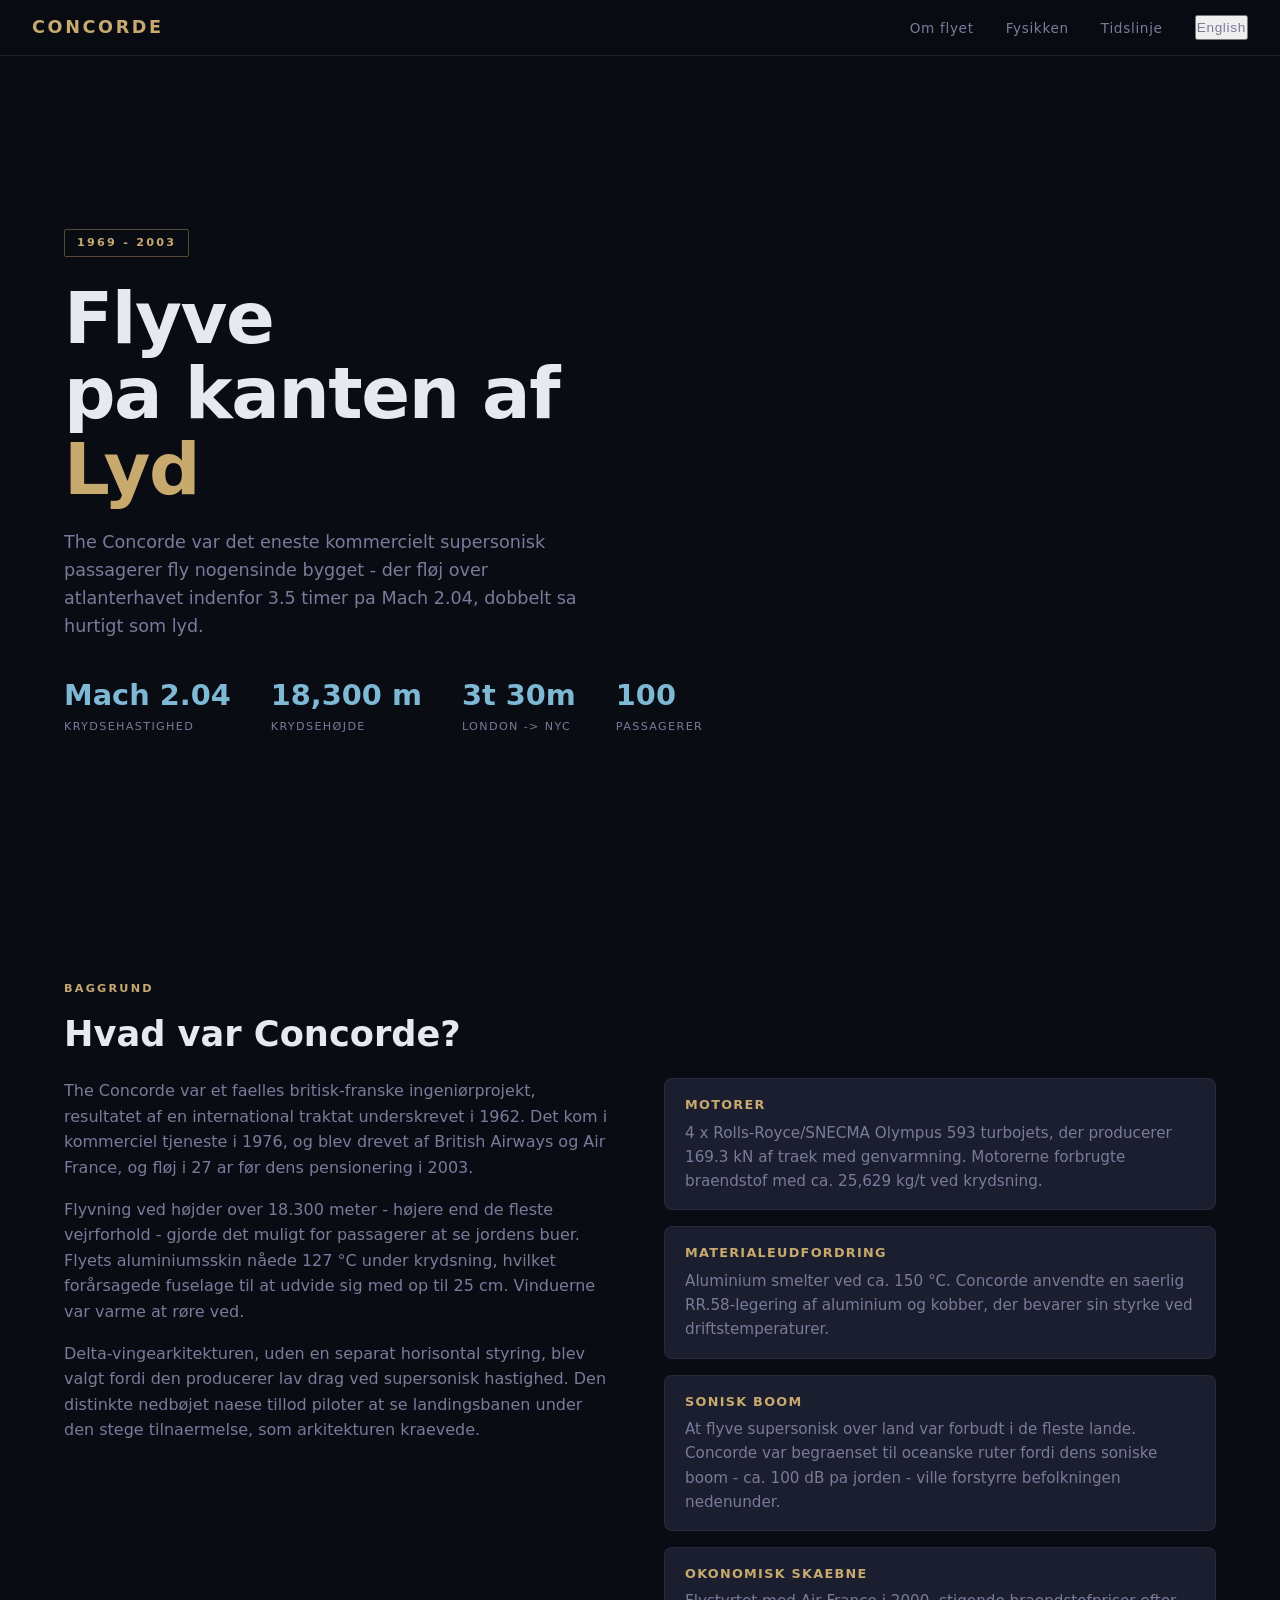
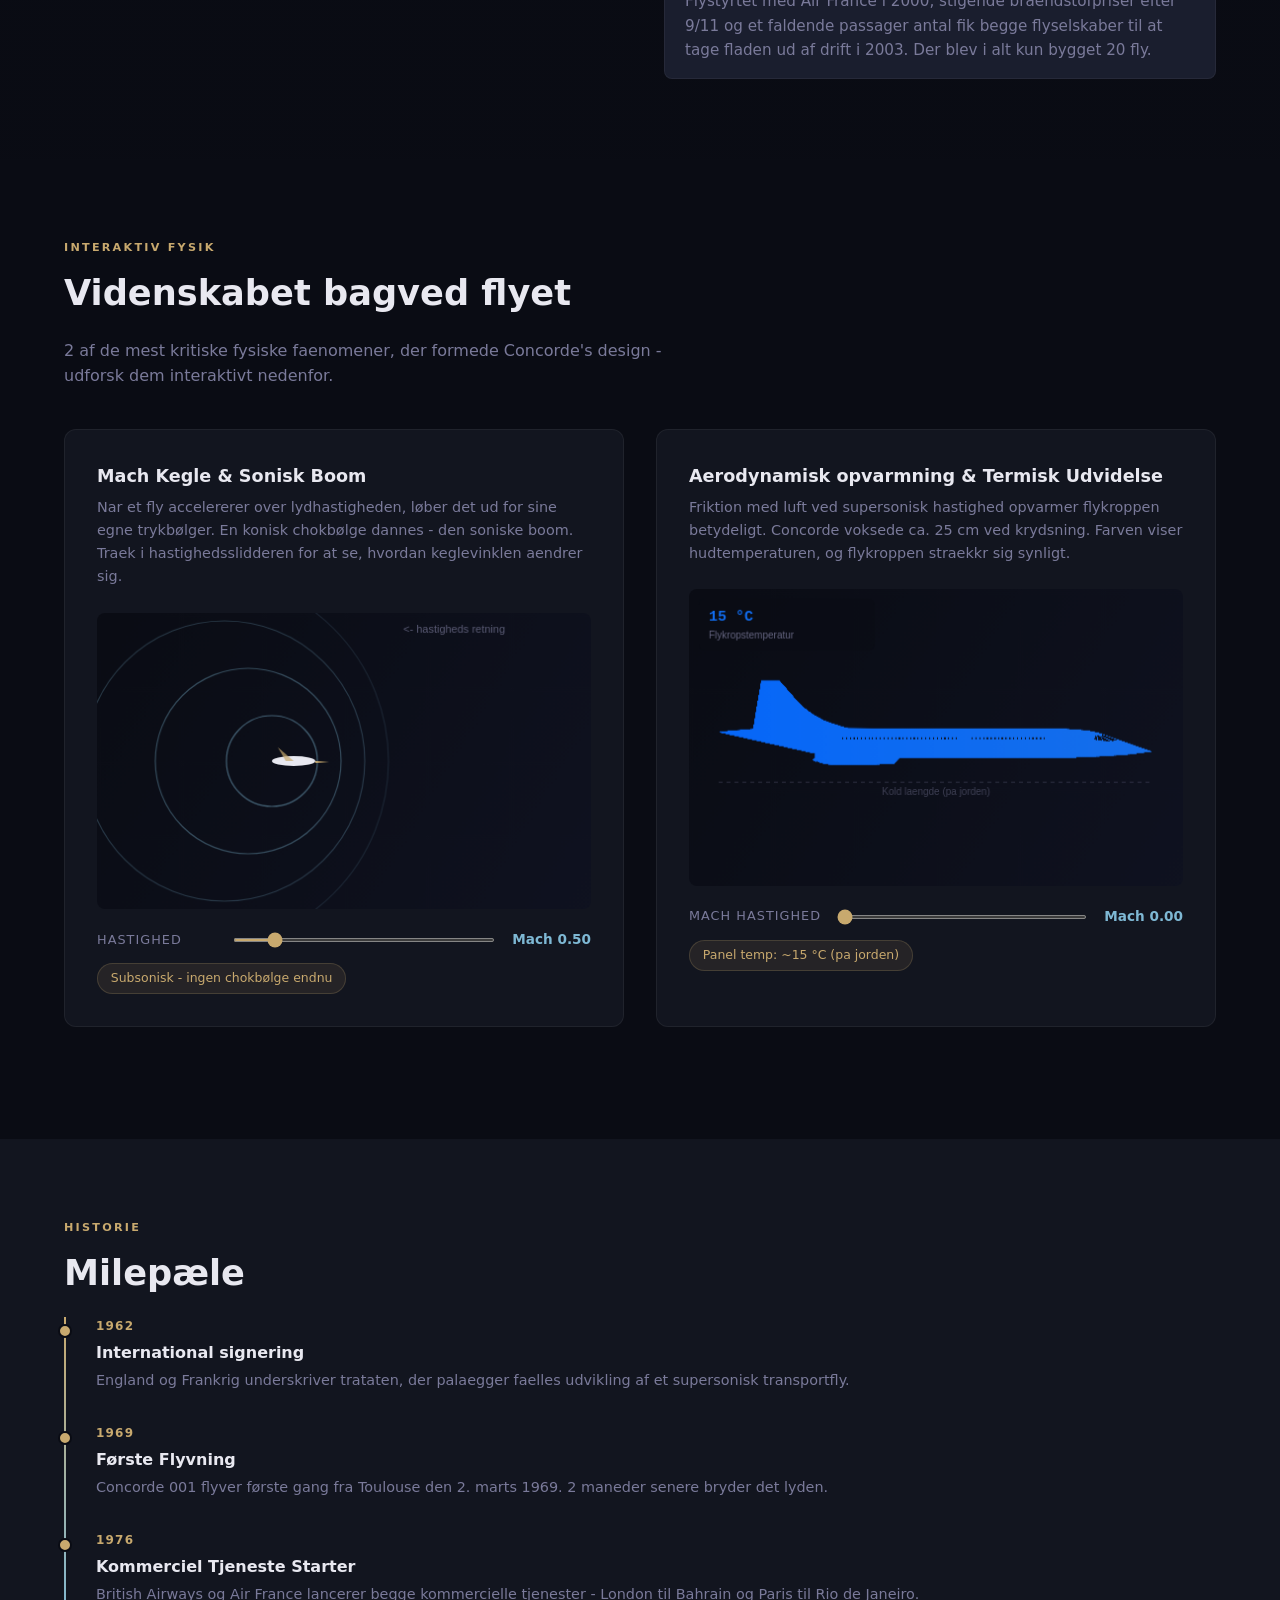
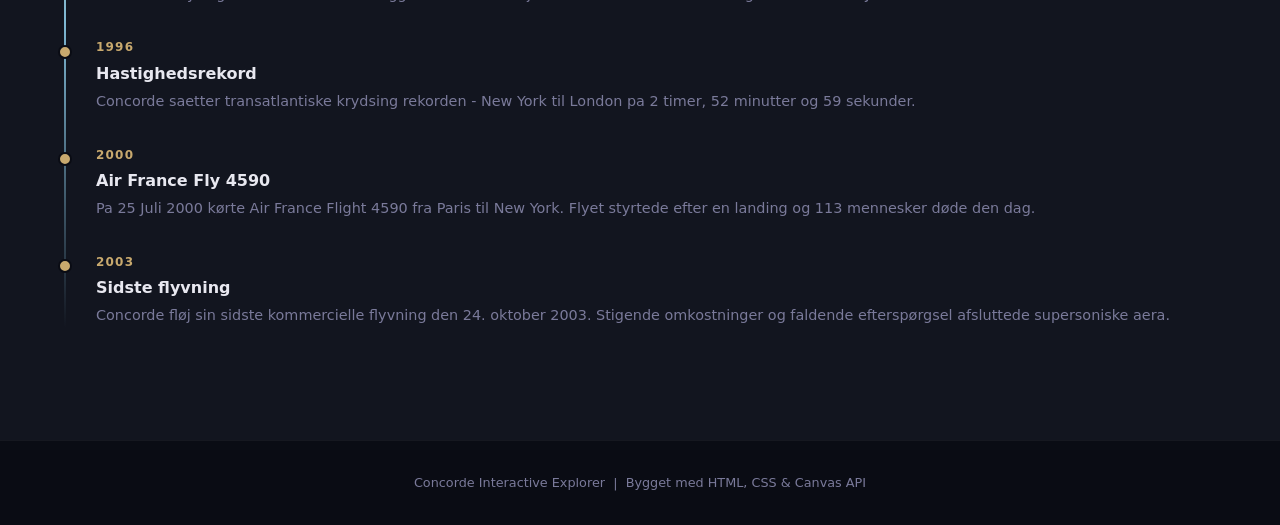
==== commit a7db971f: "syntax" ====
--- a/index.DA.html
+++ b/index.DA.html
@@ -30,7 +30,7 @@
     <div class="titleCard-stats">
       <div class="stat"><span class="stat-value">Mach 2.04</span><span class="stat-label">Krydsehastighed</span></div>
       <div class="stat"><span class="stat-value">18,300 m</span><span class="stat-label">Krydsehøjde</span></div>
-      <div class="stat"><span class="stat-value">3h 30m</span><span class="stat-label">London -> NYC</span></div>
+      <div class="stat"><span class="stat-value">3t 30m</span><span class="stat-label">London -> NYC</span></div>
       <div class="stat"><span class="stat-value">100</span><span class="stat-label">Passagerer</span></div>
     </div>
   </div>
@@ -84,7 +84,7 @@
         data-travel-label="hastigheds retning"
         data-subsonic-text="Subsonisk - ingen chokbølge endnu"
         data-transonic-text="Transsonisk - chokbølge dannes, ustabil luftmodstand"
-        data-supersonic-text="Supersonisk - Mach vinkel u = {mu} grader, sonisk boom pa jorden"
+        data-supersonic-text="Supersonisk - Mach vinkel μ = {mu} grader, sonisk boom pa jorden"
       ></canvas>
       <div class="controls">
         <div class="control-row">
@@ -121,7 +121,7 @@
 <!-- TIMELINE -->
 <section id="timeline">
   <div class="section-tag">Historie</div>
-  <h2>Milepale</h2>
+  <h2>Milepæle</h2>
   <div class="timeline">
     <div class="tl-item">
       <div class="tl-year">1962</div>
